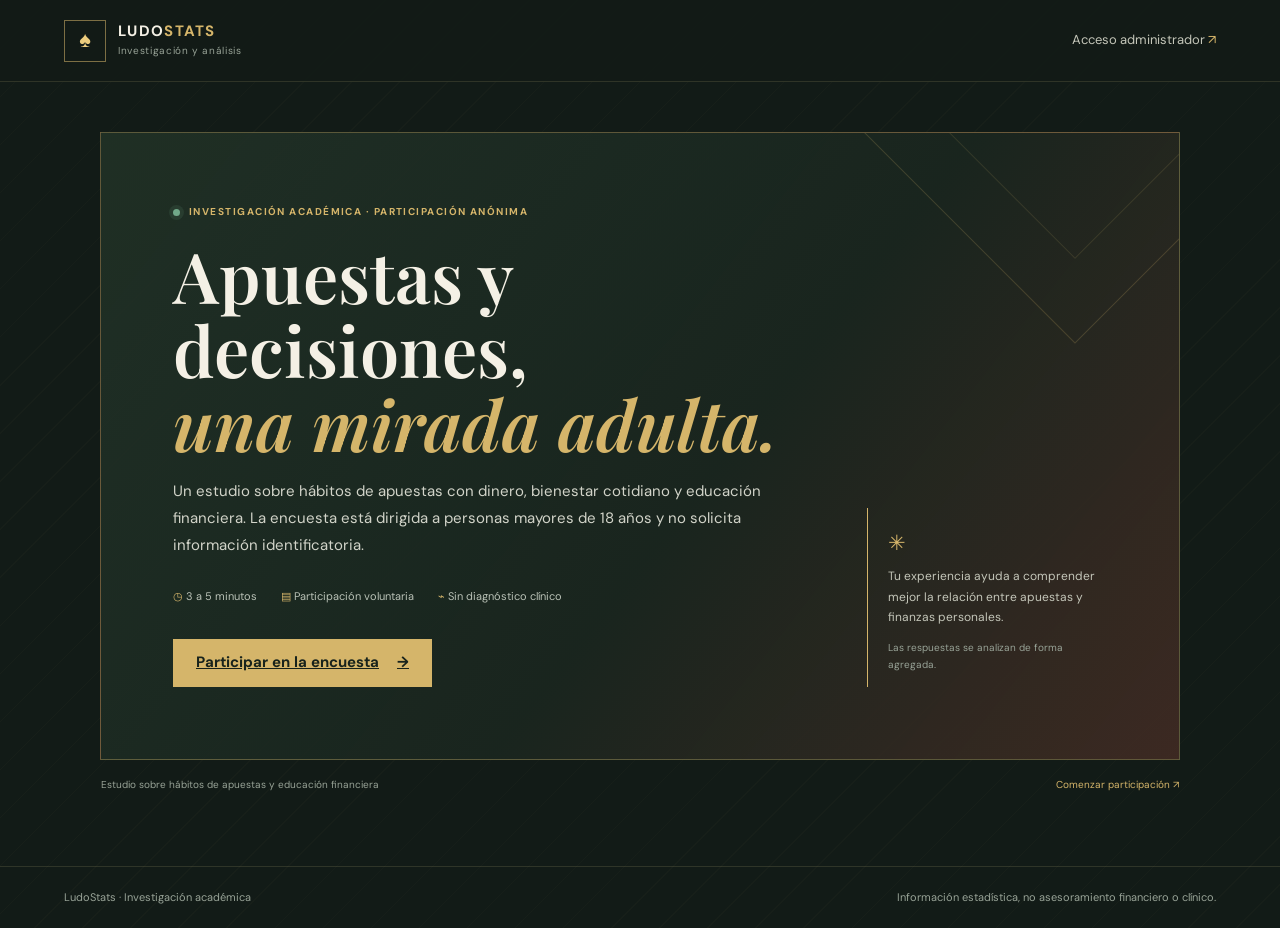
==== public/index.html @ c9849768 "estructura inicial del proyecto estructura inicial del proyecto, diseño y creación de base de datos" ====
<!doctype html>
<html lang="es">
<head>
	<meta charset="utf-8">
	<meta name="viewport" content="width=device-width, initial-scale=1">
	<meta name="theme-color" content="#13211b">
	<meta name="description" content="Investigación anónima sobre hábitos de apuestas y educación financiera en personas adultas.">
	<title>LudoStats | Hábitos de apuestas y educación financiera</title>
	<link rel="preconnect" href="https://fonts.googleapis.com">
	<link rel="preconnect" href="https://fonts.gstatic.com" crossorigin>
	<link href="https://fonts.googleapis.com/css2?family=DM+Sans:wght@400;500;600;700&family=Playfair+Display:wght@600;700&display=swap" rel="stylesheet">
	<link rel="stylesheet" href="css/casino-theme.css">
	<link rel="stylesheet" href="css/main.css">
	<link rel="stylesheet" href="css/survey.css">
</head>
<body>
	<header class="site-header">
		<a class="brand" href="index.html" aria-label="LudoStats, inicio"><span class="brand-mark" aria-hidden="true">♠</span><span><strong>LUDO<span>STATS</span></strong><small>Investigación y análisis</small></span></a>
		<a class="quiet-link" href="login.html">Acceso administrador <span aria-hidden="true">↗</span></a>
	</header>
	<main class="survey-shell home-shell">
		<section class="welcome-panel home-panel">
			<div class="welcome-copy"><p class="eyebrow"><span class="status-dot"></span> Investigación académica · Participación anónima</p>
				<h1>Apuestas y decisiones,<br><em>una mirada adulta.</em></h1>
				<p class="welcome-description">Un estudio sobre hábitos de apuestas con dinero, bienestar cotidiano y educación financiera. La encuesta está dirigida a personas mayores de 18 años y no solicita información identificatoria.</p>
				<div class="welcome-facts"><span>◷ 3 a 5 minutos</span><span>▤ Participación voluntaria</span><span>⌁ Sin diagnóstico clínico</span></div>
				<a class="button button-primary" href="survey.html">Participar en la encuesta <span aria-hidden="true">→</span></a>
			</div>
			<aside class="welcome-note"><span class="note-symbol" aria-hidden="true">✳</span><p>Tu experiencia ayuda a comprender mejor la relación entre apuestas y finanzas personales.</p><p class="small-note">Las respuestas se analizan de forma agregada.</p></aside>
		</section>
		<div class="home-footnote"><span>Estudio sobre hábitos de apuestas y educación financiera</span><a href="survey.html">Comenzar participación ↗</a></div>
	</main>
	<footer class="site-footer"><span>LudoStats · Investigación académica</span><span>Información estadística, no asesoramiento financiero o clínico.</span></footer>
</body>
</html>
---- public/css/casino-theme.css ----
:root {
  color-scheme: dark;
  --bg: #121b17;
  --surface: #19251e;
  --surface-raised: #202c24;
  --surface-soft: #243128;
  --line: #344337;
  --line-soft: rgba(198, 183, 132, .16);
  --text: #f4f0e5;
  --text-soft: #c4c6b9;
  --muted: #98a397;
  --gold: #d5b56a;
  --gold-strong: #edcd7e;
  --green: #71a889;
  --red: #d4846e;
  --serif: 'Playfair Display', Georgia, serif;
  --sans: 'DM Sans', 'Segoe UI', sans-serif;
}
---- public/css/main.css ----
* { box-sizing: border-box; }

html { min-width: 320px; scroll-behavior: smooth; }

body {
	margin: 0;
	min-height: 100vh;
	display: flex;
	flex-direction: column;
	color: var(--text);
	background-color: var(--bg);
	background-image: repeating-linear-gradient(135deg, rgba(213, 181, 106, .025) 0, rgba(213, 181, 106, .025) 1px, transparent 1px, transparent 34px);
	font-family: var(--sans);
	font-size: 15px;
	line-height: 1.55;
	-webkit-font-smoothing: antialiased;
}

button, input, select { font: inherit; }
button, a { -webkit-tap-highlight-color: transparent; }
a { color: inherit; }
button:focus-visible, a:focus-visible, input:focus-visible, select:focus-visible { outline: 2px solid var(--gold-strong); outline-offset: 3px; }
[hidden] { display: none !important; }

.site-header {
	width: 100%;
	min-height: 82px;
	display: flex;
	align-items: center;
	justify-content: space-between;
	gap: 20px;
	padding: 14px clamp(20px, 5vw, 76px);
	border-bottom: 1px solid var(--line-soft);
	background: rgba(18, 27, 23, .91);
}

.brand { display: inline-flex; align-items: center; gap: 12px; text-decoration: none; }
.brand-mark { width: 42px; height: 42px; display: grid; place-items: center; color: var(--gold-strong); border: 1px solid rgba(213, 181, 106, .55); font-size: 22px; }
.brand strong { display: block; font-size: 15px; letter-spacing: 1.3px; line-height: 1.2; }
.brand strong span { color: var(--gold); }
.brand small { display: block; margin-top: 3px; color: var(--muted); font-size: 10px; letter-spacing: .65px; }
.quiet-link { color: var(--text-soft); font-size: 13px; text-decoration: none; transition: color .18s ease; }
.quiet-link:hover, .text-button:hover { color: var(--gold-strong); }
.quiet-link span { color: var(--gold); }
.header-actions { display: flex; align-items: center; gap: 22px; }

.button {
	min-height: 48px;
	display: inline-flex;
	align-items: center;
	justify-content: center;
	gap: 18px;
	padding: 0 22px;
	border: 1px solid transparent;
	cursor: pointer;
	font-weight: 700;
	transition: background .18s ease, border-color .18s ease, transform .18s ease;
}
.button:hover:not(:disabled) { transform: translateY(-1px); }
.button:disabled { cursor: not-allowed; opacity: .55; }
.button-primary { color: #18231c; background: var(--gold); }
.button-primary:hover:not(:disabled) { background: var(--gold-strong); }
.text-button { padding: 8px 0; color: var(--text-soft); border: 0; background: none; cursor: pointer; }
.icon-button { width: 42px; height: 42px; color: var(--text); border: 1px solid var(--line); background: transparent; cursor: pointer; font-size: 19px; }
.icon-button:hover { border-color: var(--gold); color: var(--gold); }

.eyebrow { margin: 0 0 9px; color: var(--gold); font-size: 10px; font-weight: 700; letter-spacing: 1.45px; line-height: 1.4; text-transform: uppercase; }
.required-mark { color: var(--red); }
.muted-text { color: var(--muted); font-size: 12px; }
.notice, .form-message { padding: 13px 16px; border-left: 3px solid; font-size: 13px; }
.notice-warning { color: #e8d39d; border-color: var(--gold); background: rgba(213, 181, 106, .09); }
.notice-info { color: #c2d7ce; border-color: var(--green); background: rgba(113, 168, 137, .09); }
.notice-error, .form-message { color: #efb3a2; border-color: var(--red); background: rgba(212, 132, 110, .1); }
.form-message { margin-bottom: 20px; }

.site-footer {
	display: flex;
	justify-content: space-between;
	gap: 18px;
	width: 100%;
	margin-top: auto;
	padding: 22px clamp(20px, 5vw, 76px);
	color: var(--muted);
	border-top: 1px solid var(--line-soft);
	font-size: 11px;
}

.login-shell { width: min(1020px, calc(100% - 40px)); margin: auto; padding: 72px 0 90px; display: grid; grid-template-columns: 1fr minmax(320px, 430px); gap: clamp(36px, 8vw, 110px); align-items: center; }
.login-intro h1, .login-form-heading h2 { margin: 0; font-family: var(--serif); font-weight: 600; }
.login-intro h1 { font-size: clamp(38px, 5vw, 62px); line-height: 1.12; }
.login-intro h1 em { color: var(--gold); font-weight: 600; }
.login-intro > p:not(.eyebrow) { max-width: 370px; margin-top: 22px; color: var(--text-soft); }
.login-rule { display: flex; align-items: center; gap: 10px; margin-top: 42px; color: var(--muted); font-size: 11px; }
.login-rule span { color: var(--gold); font-size: 10px; }
.login-form-wrap { padding: 30px; border: 1px solid var(--line); background: rgba(25, 37, 30, .72); }
.login-form-heading { display: flex; gap: 14px; align-items: center; margin-bottom: 25px; }
.section-number { width: 38px; height: 38px; display: grid; place-items: center; flex: 0 0 auto; color: var(--gold); border: 1px solid var(--line); font-size: 13px; }
.login-form-heading .eyebrow { margin-bottom: 4px; }
.login-form-heading h2 { font-size: 24px; }
.login-form { display: grid; gap: 10px; }
.login-form label { margin-top: 8px; color: var(--text-soft); font-size: 12px; font-weight: 600; }
.text-input { width: 100%; min-height: 46px; padding: 10px 12px; color: var(--text); border: 1px solid var(--line); border-radius: 0; background: #121b17; }
.text-input::placeholder { color: #758176; }
.login-form .button { width: 100%; margin-top: 12px; }
.login-alternative { display: grid; gap: 6px; margin-top: 26px; padding-top: 20px; border-top: 1px solid var(--line); font-size: 12px; }
.login-alternative span { color: var(--muted); }
.login-alternative a { color: var(--gold); text-decoration: none; }

@media (max-width: 700px) {
	.site-header { min-height: 70px; }
	.brand-mark { width: 37px; height: 37px; }
	.login-shell { grid-template-columns: 1fr; gap: 34px; padding: 44px 0 58px; }
	.login-intro h1 { font-size: 42px; }
	.login-rule { margin-top: 22px; }
	.login-form-wrap { padding: 22px; }
	.site-footer { flex-direction: column; gap: 4px; }
}
---- public/css/survey.css ----
.survey-shell { width: min(1080px, calc(100% - 40px)); flex: 1; margin: 0 auto; padding: 50px 0 74px; }
.welcome-panel { min-height: 510px; position: relative; display: grid; grid-template-columns: minmax(0, 1fr) 240px; align-items: end; gap: 56px; padding: clamp(32px, 6vw, 72px); overflow: hidden; border: 1px solid rgba(213, 181, 106, .35); background: linear-gradient(128deg, rgba(32, 47, 37, .98) 0%, rgba(25, 37, 30, .97) 56%, rgba(66, 43, 35, .88) 100%); }
.welcome-panel::before, .welcome-panel::after { position: absolute; content: ''; pointer-events: none; }
.welcome-panel::before { width: 330px; height: 330px; top: -190px; right: -62px; border: 1px solid rgba(213, 181, 106, .2); transform: rotate(45deg); }
.welcome-panel::after { width: 210px; height: 210px; top: -130px; right: -2px; border: 1px solid rgba(213, 181, 106, .13); transform: rotate(45deg); }
.welcome-copy { position: relative; z-index: 1; max-width: 670px; animation: reveal .55s ease both; }
.welcome-copy .eyebrow { display: flex; align-items: center; gap: 9px; }
.status-dot { width: 7px; height: 7px; display: inline-block; border-radius: 50%; background: var(--green); box-shadow: 0 0 0 4px rgba(113, 168, 137, .12); }
.welcome-copy h1 { margin: 19px 0 17px; font-family: var(--serif); font-size: clamp(38px, 5.7vw, 70px); font-weight: 600; letter-spacing: 0; line-height: 1.06; }
.welcome-copy h1 em { color: var(--gold); font-weight: 600; }
.welcome-description { max-width: 620px; color: #d2d4c9; font-size: 15px; line-height: 1.8; }
.welcome-facts { display: flex; flex-wrap: wrap; gap: 10px 24px; margin: 29px 0 34px; color: #bac2b7; font-size: 11px; }
.welcome-facts span::first-letter { color: var(--gold); }
.welcome-note { position: relative; z-index: 1; align-self: end; padding: 18px 0 3px 20px; border-left: 1px solid var(--gold); color: var(--text-soft); font-size: 12px; line-height: 1.7; }
.welcome-note p { margin: 5px 0 11px; }
.note-symbol { color: var(--gold); font-size: 21px; }
.welcome-note .small-note { color: var(--muted); font-size: 10px; }
.form-panel { animation: reveal .35s ease both; }
.form-heading { display: flex; justify-content: space-between; align-items: end; gap: 20px; margin-bottom: 30px; }
.form-heading h1 { margin: 0; font-family: var(--serif); font-size: 36px; font-weight: 600; }
.progress-row { display: flex; justify-content: space-between; margin-bottom: 8px; color: var(--text-soft); font-size: 11px; }
.progress-track { height: 3px; margin-bottom: 34px; overflow: hidden; background: var(--surface-soft); }
.progress-track span { width: 0; height: 100%; display: block; background: var(--gold); transition: width .25s ease; }
.question-section { margin: 0 0 24px; padding: clamp(22px, 4vw, 38px); border: 1px solid var(--line); background: rgba(25, 37, 30, .8); animation: reveal .35s ease both; }
.section-title { display: flex; align-items: center; gap: 15px; margin-bottom: 29px; padding-bottom: 19px; border-bottom: 1px solid var(--line); }
.section-title .eyebrow { margin-bottom: 4px; }
.section-title h2 { margin: 0; font-family: var(--serif); font-size: 21px; font-weight: 600; }
.question { min-width: 0; margin: 0; padding: 0; border: 0; }
.question + .question { margin-top: 25px; padding-top: 23px; border-top: 1px solid rgba(52, 67, 55, .72); }
.question legend { width: 100%; margin-bottom: 9px; color: var(--text); font-size: 13px; font-weight: 600; line-height: 1.55; }
.question-hint { display: block; margin: -3px 0 10px; color: var(--muted); font-size: 11px; }
.choice-list { display: flex; flex-wrap: wrap; gap: 8px; }
.choice-grid { display: grid; grid-template-columns: repeat(2, minmax(0, 1fr)); }
.choice-option { min-height: 43px; display: inline-flex; align-items: center; gap: 10px; padding: 9px 12px; color: var(--text-soft); border: 1px solid var(--line); background: rgba(18, 27, 23, .55); cursor: pointer; font-size: 12px; transition: border-color .15s ease, background .15s ease, color .15s ease; }
.choice-grid .choice-option { width: 100%; }
.choice-option:hover { border-color: rgba(213, 181, 106, .56); }
.choice-option:has(input:checked) { color: var(--text); border-color: var(--gold); background: rgba(213, 181, 106, .1); }
.choice-option:has(input:disabled) { opacity: .43; cursor: not-allowed; }
.choice-option input { width: 15px; height: 15px; flex: 0 0 auto; margin: 0; accent-color: var(--gold); }
.other-input { width: min(100%, 390px); min-height: 43px; margin: 8px 0 0; padding: 9px 12px; color: var(--text); border: 1px solid var(--line); background: #121b17; font-size: 12px; }
.select-other { display: block; }
.field-error { display: block; min-height: 0; margin-top: 4px; color: var(--red); font-size: 11px; }
.field-error:not(:empty) { min-height: 17px; }
.form-actions { display: flex; justify-content: space-between; align-items: center; gap: 20px; margin-top: 28px; color: var(--muted); font-size: 11px; }
.form-actions b { color: var(--red); }
.thanks-dialog { width: min(440px, calc(100% - 32px)); position: relative; padding: 38px; color: var(--text); border: 1px solid var(--gold); background: var(--surface); text-align: center; }
.thanks-dialog::backdrop { background: rgba(8, 13, 10, .78); backdrop-filter: blur(3px); }
.dialog-close { position: absolute; top: 12px; right: 14px; color: var(--muted); border: 0; background: none; cursor: pointer; font-size: 25px; }
.thanks-mark { width: 44px; height: 44px; display: grid; place-items: center; margin: 0 auto 18px; color: #19251e; background: var(--gold); font-size: 21px; }
.thanks-dialog h2 { margin: 5px 0 9px; font-family: var(--serif); font-size: 28px; }
.thanks-dialog > p:not(.eyebrow) { margin-bottom: 24px; color: var(--text-soft); font-size: 13px; }
.home-shell { display: flex; flex-direction: column; justify-content: center; }
.home-panel { width: 100%; }
.home-footnote { display: flex; justify-content: space-between; gap: 18px; padding: 17px 1px 0; color: var(--muted); font-size: 10px; }
.home-footnote a { color: var(--gold); text-decoration: none; }
@keyframes reveal { from { opacity: 0; transform: translateY(9px); } to { opacity: 1; transform: translateY(0); } }

@media (max-width: 700px) {
	.survey-shell { width: min(100% - 28px, 560px); padding-top: 28px; }
	.welcome-panel { min-height: 0; grid-template-columns: 1fr; gap: 27px; padding: 28px 23px; }
	.welcome-copy h1 { font-size: 42px; }
	.welcome-description { font-size: 13px; }
	.welcome-facts { gap: 9px 16px; margin: 23px 0 25px; }
	.welcome-note { max-width: 330px; }
	.home-footnote { flex-direction: column; gap: 7px; }
	.form-heading h1 { font-size: 29px; }
	.question-section { padding: 22px 17px; }
	.choice-grid { grid-template-columns: 1fr; }
	.form-actions { align-items: stretch; flex-direction: column; }
	.form-actions .button { width: 100%; }
}

@media (prefers-reduced-motion: reduce) {
	*, *::before, *::after { scroll-behavior: auto !important; animation-duration: .01ms !important; animation-iteration-count: 1 !important; transition-duration: .01ms !important; }
}
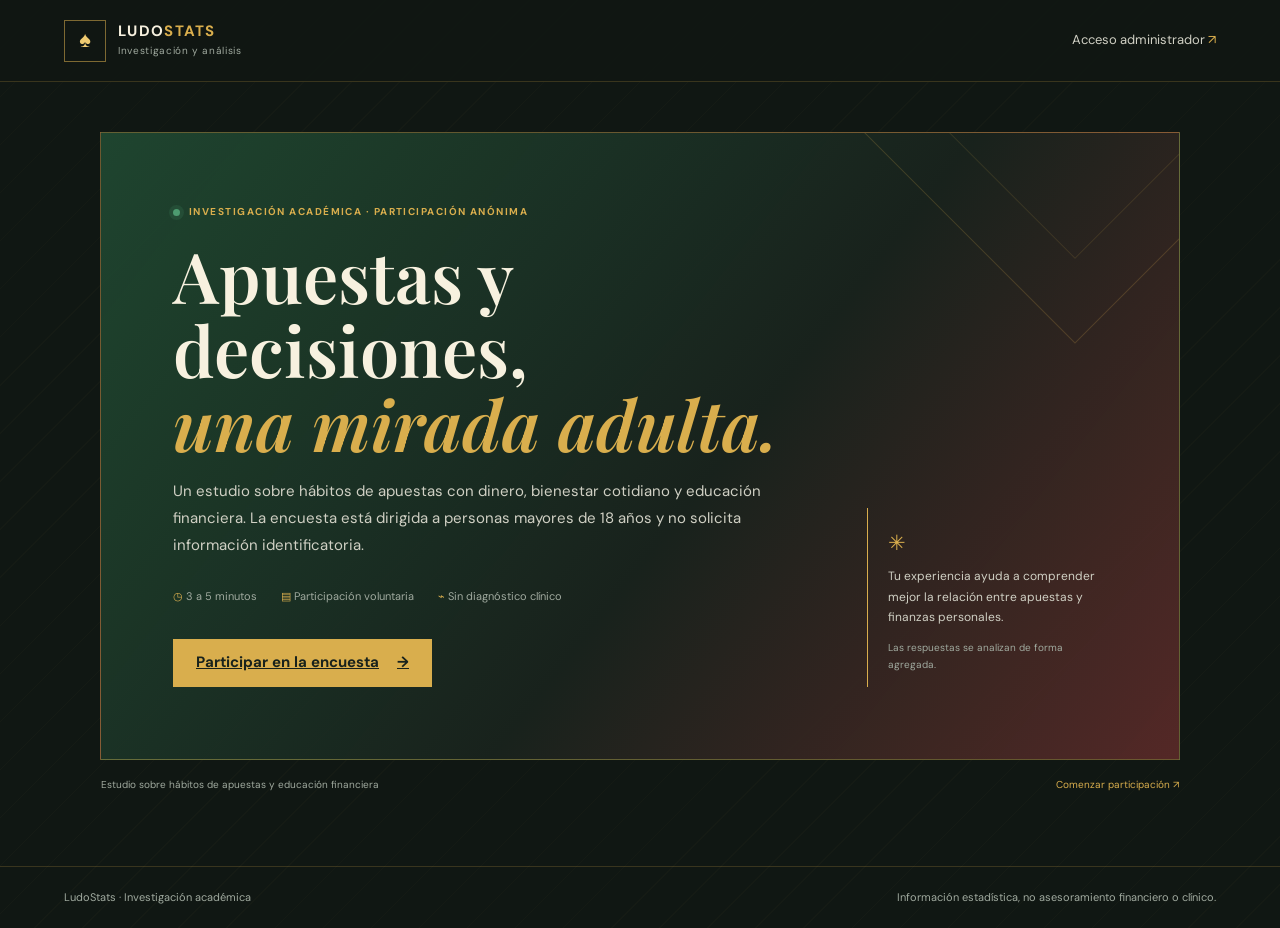
==== commit 3bc6da3a: "cambio en los colores cambio de la paleta de colores" ====
--- a/public/index.html
+++ b/public/index.html
@@ -3,7 +3,7 @@
 <head>
 	<meta charset="utf-8">
 	<meta name="viewport" content="width=device-width, initial-scale=1">
-	<meta name="theme-color" content="#13211b">
+	<meta name="theme-color" content="#101713">
 	<meta name="description" content="Investigación anónima sobre hábitos de apuestas y educación financiera en personas adultas.">
 	<title>LudoStats | Hábitos de apuestas y educación financiera</title>
 	<link rel="preconnect" href="https://fonts.googleapis.com">
--- a/public/css/casino-theme.css
+++ b/public/css/casino-theme.css
@@ -1,18 +1,18 @@
 :root {
   color-scheme: dark;
-  --bg: #121b17;
-  --surface: #19251e;
-  --surface-raised: #202c24;
-  --surface-soft: #243128;
-  --line: #344337;
-  --line-soft: rgba(198, 183, 132, .16);
-  --text: #f4f0e5;
-  --text-soft: #c4c6b9;
-  --muted: #98a397;
-  --gold: #d5b56a;
-  --gold-strong: #edcd7e;
-  --green: #71a889;
-  --red: #d4846e;
+  --bg: #101713;
+  --surface: #18221c;
+  --surface-raised: #202b23;
+  --surface-soft: #29372d;
+  --line: #405044;
+  --line-soft: rgba(217, 174, 77, .2);
+  --text: #f7f1df;
+  --text-soft: #d0d0c4;
+  --muted: #a0aa9f;
+  --gold: #d9ae4d;
+  --gold-strong: #f0cb71;
+  --green: #4d9b70;
+  --red: #d95650;
   --serif: 'Playfair Display', Georgia, serif;
   --sans: 'DM Sans', 'Segoe UI', sans-serif;
 }
--- a/public/css/main.css
+++ b/public/css/main.css
@@ -9,7 +9,7 @@
 	flex-direction: column;
 	color: var(--text);
 	background-color: var(--bg);
-	background-image: repeating-linear-gradient(135deg, rgba(213, 181, 106, .025) 0, rgba(213, 181, 106, .025) 1px, transparent 1px, transparent 34px);
+	background-image: repeating-linear-gradient(135deg, rgba(217, 174, 77, .025) 0, rgba(217, 174, 77, .025) 1px, transparent 1px, transparent 34px);
 	font-family: var(--sans);
 	font-size: 15px;
 	line-height: 1.55;
@@ -31,11 +31,11 @@
 	gap: 20px;
 	padding: 14px clamp(20px, 5vw, 76px);
 	border-bottom: 1px solid var(--line-soft);
-	background: rgba(18, 27, 23, .91);
+	background: rgba(16, 23, 19, .94);
 }
 
 .brand { display: inline-flex; align-items: center; gap: 12px; text-decoration: none; }
-.brand-mark { width: 42px; height: 42px; display: grid; place-items: center; color: var(--gold-strong); border: 1px solid rgba(213, 181, 106, .55); font-size: 22px; }
+.brand-mark { width: 42px; height: 42px; display: grid; place-items: center; color: var(--gold-strong); border: 1px solid rgba(217, 174, 77, .55); font-size: 22px; }
 .brand strong { display: block; font-size: 15px; letter-spacing: 1.3px; line-height: 1.2; }
 .brand strong span { color: var(--gold); }
 .brand small { display: block; margin-top: 3px; color: var(--muted); font-size: 10px; letter-spacing: .65px; }
@@ -58,7 +58,7 @@
 }
 .button:hover:not(:disabled) { transform: translateY(-1px); }
 .button:disabled { cursor: not-allowed; opacity: .55; }
-.button-primary { color: #18231c; background: var(--gold); }
+.button-primary { color: #18221c; background: var(--gold); }
 .button-primary:hover:not(:disabled) { background: var(--gold-strong); }
 .text-button { padding: 8px 0; color: var(--text-soft); border: 0; background: none; cursor: pointer; }
 .icon-button { width: 42px; height: 42px; color: var(--text); border: 1px solid var(--line); background: transparent; cursor: pointer; font-size: 19px; }
@@ -68,9 +68,9 @@
 .required-mark { color: var(--red); }
 .muted-text { color: var(--muted); font-size: 12px; }
 .notice, .form-message { padding: 13px 16px; border-left: 3px solid; font-size: 13px; }
-.notice-warning { color: #e8d39d; border-color: var(--gold); background: rgba(213, 181, 106, .09); }
-.notice-info { color: #c2d7ce; border-color: var(--green); background: rgba(113, 168, 137, .09); }
-.notice-error, .form-message { color: #efb3a2; border-color: var(--red); background: rgba(212, 132, 110, .1); }
+.notice-warning { color: #f0d99d; border-color: var(--gold); background: rgba(217, 174, 77, .09); }
+.notice-info { color: #c9e2d1; border-color: var(--green); background: rgba(77, 155, 112, .1); }
+.notice-error, .form-message { color: #f3b4ad; border-color: var(--red); background: rgba(217, 86, 80, .1); }
 .form-message { margin-bottom: 20px; }
 
 .site-footer {
@@ -92,15 +92,15 @@
 .login-intro > p:not(.eyebrow) { max-width: 370px; margin-top: 22px; color: var(--text-soft); }
 .login-rule { display: flex; align-items: center; gap: 10px; margin-top: 42px; color: var(--muted); font-size: 11px; }
 .login-rule span { color: var(--gold); font-size: 10px; }
-.login-form-wrap { padding: 30px; border: 1px solid var(--line); background: rgba(25, 37, 30, .72); }
+.login-form-wrap { padding: 30px; border: 1px solid var(--line); background: rgba(24, 34, 28, .78); }
 .login-form-heading { display: flex; gap: 14px; align-items: center; margin-bottom: 25px; }
 .section-number { width: 38px; height: 38px; display: grid; place-items: center; flex: 0 0 auto; color: var(--gold); border: 1px solid var(--line); font-size: 13px; }
 .login-form-heading .eyebrow { margin-bottom: 4px; }
 .login-form-heading h2 { font-size: 24px; }
 .login-form { display: grid; gap: 10px; }
 .login-form label { margin-top: 8px; color: var(--text-soft); font-size: 12px; font-weight: 600; }
-.text-input { width: 100%; min-height: 46px; padding: 10px 12px; color: var(--text); border: 1px solid var(--line); border-radius: 0; background: #121b17; }
-.text-input::placeholder { color: #758176; }
+.text-input { width: 100%; min-height: 46px; padding: 10px 12px; color: var(--text); border: 1px solid var(--line); border-radius: 0; background: var(--bg); }
+.text-input::placeholder { color: var(--muted); }
 .login-form .button { width: 100%; margin-top: 12px; }
 .login-alternative { display: grid; gap: 6px; margin-top: 26px; padding-top: 20px; border-top: 1px solid var(--line); font-size: 12px; }
 .login-alternative span { color: var(--muted); }
--- a/public/css/survey.css
+++ b/public/css/survey.css
@@ -1,15 +1,15 @@
 .survey-shell { width: min(1080px, calc(100% - 40px)); flex: 1; margin: 0 auto; padding: 50px 0 74px; }
-.welcome-panel { min-height: 510px; position: relative; display: grid; grid-template-columns: minmax(0, 1fr) 240px; align-items: end; gap: 56px; padding: clamp(32px, 6vw, 72px); overflow: hidden; border: 1px solid rgba(213, 181, 106, .35); background: linear-gradient(128deg, rgba(32, 47, 37, .98) 0%, rgba(25, 37, 30, .97) 56%, rgba(66, 43, 35, .88) 100%); }
+.welcome-panel { min-height: 510px; position: relative; display: grid; grid-template-columns: minmax(0, 1fr) 240px; align-items: end; gap: 56px; padding: clamp(32px, 6vw, 72px); overflow: hidden; border: 1px solid rgba(217, 174, 77, .38); background: linear-gradient(128deg, rgba(31, 70, 48, .98) 0%, rgba(24, 34, 28, .97) 56%, rgba(91, 42, 40, .9) 100%); }
 .welcome-panel::before, .welcome-panel::after { position: absolute; content: ''; pointer-events: none; }
-.welcome-panel::before { width: 330px; height: 330px; top: -190px; right: -62px; border: 1px solid rgba(213, 181, 106, .2); transform: rotate(45deg); }
-.welcome-panel::after { width: 210px; height: 210px; top: -130px; right: -2px; border: 1px solid rgba(213, 181, 106, .13); transform: rotate(45deg); }
+.welcome-panel::before { width: 330px; height: 330px; top: -190px; right: -62px; border: 1px solid rgba(217, 174, 77, .2); transform: rotate(45deg); }
+.welcome-panel::after { width: 210px; height: 210px; top: -130px; right: -2px; border: 1px solid rgba(217, 174, 77, .13); transform: rotate(45deg); }
 .welcome-copy { position: relative; z-index: 1; max-width: 670px; animation: reveal .55s ease both; }
 .welcome-copy .eyebrow { display: flex; align-items: center; gap: 9px; }
-.status-dot { width: 7px; height: 7px; display: inline-block; border-radius: 50%; background: var(--green); box-shadow: 0 0 0 4px rgba(113, 168, 137, .12); }
+.status-dot { width: 7px; height: 7px; display: inline-block; border-radius: 50%; background: var(--green); box-shadow: 0 0 0 4px rgba(77, 155, 112, .16); }
 .welcome-copy h1 { margin: 19px 0 17px; font-family: var(--serif); font-size: clamp(38px, 5.7vw, 70px); font-weight: 600; letter-spacing: 0; line-height: 1.06; }
 .welcome-copy h1 em { color: var(--gold); font-weight: 600; }
-.welcome-description { max-width: 620px; color: #d2d4c9; font-size: 15px; line-height: 1.8; }
-.welcome-facts { display: flex; flex-wrap: wrap; gap: 10px 24px; margin: 29px 0 34px; color: #bac2b7; font-size: 11px; }
+.welcome-description { max-width: 620px; color: var(--text-soft); font-size: 15px; line-height: 1.8; }
+.welcome-facts { display: flex; flex-wrap: wrap; gap: 10px 24px; margin: 29px 0 34px; color: var(--muted); font-size: 11px; }
 .welcome-facts span::first-letter { color: var(--gold); }
 .welcome-note { position: relative; z-index: 1; align-self: end; padding: 18px 0 3px 20px; border-left: 1px solid var(--gold); color: var(--text-soft); font-size: 12px; line-height: 1.7; }
 .welcome-note p { margin: 5px 0 11px; }
@@ -21,23 +21,23 @@
 .progress-row { display: flex; justify-content: space-between; margin-bottom: 8px; color: var(--text-soft); font-size: 11px; }
 .progress-track { height: 3px; margin-bottom: 34px; overflow: hidden; background: var(--surface-soft); }
 .progress-track span { width: 0; height: 100%; display: block; background: var(--gold); transition: width .25s ease; }
-.question-section { margin: 0 0 24px; padding: clamp(22px, 4vw, 38px); border: 1px solid var(--line); background: rgba(25, 37, 30, .8); animation: reveal .35s ease both; }
+.question-section { margin: 0 0 24px; padding: clamp(22px, 4vw, 38px); border: 1px solid var(--line); background: rgba(24, 34, 28, .84); animation: reveal .35s ease both; }
 .section-title { display: flex; align-items: center; gap: 15px; margin-bottom: 29px; padding-bottom: 19px; border-bottom: 1px solid var(--line); }
 .section-title .eyebrow { margin-bottom: 4px; }
 .section-title h2 { margin: 0; font-family: var(--serif); font-size: 21px; font-weight: 600; }
 .question { min-width: 0; margin: 0; padding: 0; border: 0; }
-.question + .question { margin-top: 25px; padding-top: 23px; border-top: 1px solid rgba(52, 67, 55, .72); }
+.question + .question { margin-top: 25px; padding-top: 23px; border-top: 1px solid rgba(64, 80, 68, .72); }
 .question legend { width: 100%; margin-bottom: 9px; color: var(--text); font-size: 13px; font-weight: 600; line-height: 1.55; }
 .question-hint { display: block; margin: -3px 0 10px; color: var(--muted); font-size: 11px; }
 .choice-list { display: flex; flex-wrap: wrap; gap: 8px; }
 .choice-grid { display: grid; grid-template-columns: repeat(2, minmax(0, 1fr)); }
-.choice-option { min-height: 43px; display: inline-flex; align-items: center; gap: 10px; padding: 9px 12px; color: var(--text-soft); border: 1px solid var(--line); background: rgba(18, 27, 23, .55); cursor: pointer; font-size: 12px; transition: border-color .15s ease, background .15s ease, color .15s ease; }
+.choice-option { min-height: 43px; display: inline-flex; align-items: center; gap: 10px; padding: 9px 12px; color: var(--text-soft); border: 1px solid var(--line); background: rgba(16, 23, 19, .62); cursor: pointer; font-size: 12px; transition: border-color .15s ease, background .15s ease, color .15s ease; }
 .choice-grid .choice-option { width: 100%; }
-.choice-option:hover { border-color: rgba(213, 181, 106, .56); }
-.choice-option:has(input:checked) { color: var(--text); border-color: var(--gold); background: rgba(213, 181, 106, .1); }
+.choice-option:hover { border-color: rgba(217, 174, 77, .62); }
+.choice-option:has(input:checked) { color: var(--text); border-color: var(--gold); background: rgba(217, 174, 77, .12); }
 .choice-option:has(input:disabled) { opacity: .43; cursor: not-allowed; }
 .choice-option input { width: 15px; height: 15px; flex: 0 0 auto; margin: 0; accent-color: var(--gold); }
-.other-input { width: min(100%, 390px); min-height: 43px; margin: 8px 0 0; padding: 9px 12px; color: var(--text); border: 1px solid var(--line); background: #121b17; font-size: 12px; }
+.other-input { width: min(100%, 390px); min-height: 43px; margin: 8px 0 0; padding: 9px 12px; color: var(--text); border: 1px solid var(--line); background: var(--bg); font-size: 12px; }
 .select-other { display: block; }
 .field-error { display: block; min-height: 0; margin-top: 4px; color: var(--red); font-size: 11px; }
 .field-error:not(:empty) { min-height: 17px; }
@@ -46,7 +46,7 @@
 .thanks-dialog { width: min(440px, calc(100% - 32px)); position: relative; padding: 38px; color: var(--text); border: 1px solid var(--gold); background: var(--surface); text-align: center; }
 .thanks-dialog::backdrop { background: rgba(8, 13, 10, .78); backdrop-filter: blur(3px); }
 .dialog-close { position: absolute; top: 12px; right: 14px; color: var(--muted); border: 0; background: none; cursor: pointer; font-size: 25px; }
-.thanks-mark { width: 44px; height: 44px; display: grid; place-items: center; margin: 0 auto 18px; color: #19251e; background: var(--gold); font-size: 21px; }
+.thanks-mark { width: 44px; height: 44px; display: grid; place-items: center; margin: 0 auto 18px; color: #18221c; background: var(--gold); font-size: 21px; }
 .thanks-dialog h2 { margin: 5px 0 9px; font-family: var(--serif); font-size: 28px; }
 .thanks-dialog > p:not(.eyebrow) { margin-bottom: 24px; color: var(--text-soft); font-size: 13px; }
 .home-shell { display: flex; flex-direction: column; justify-content: center; }
